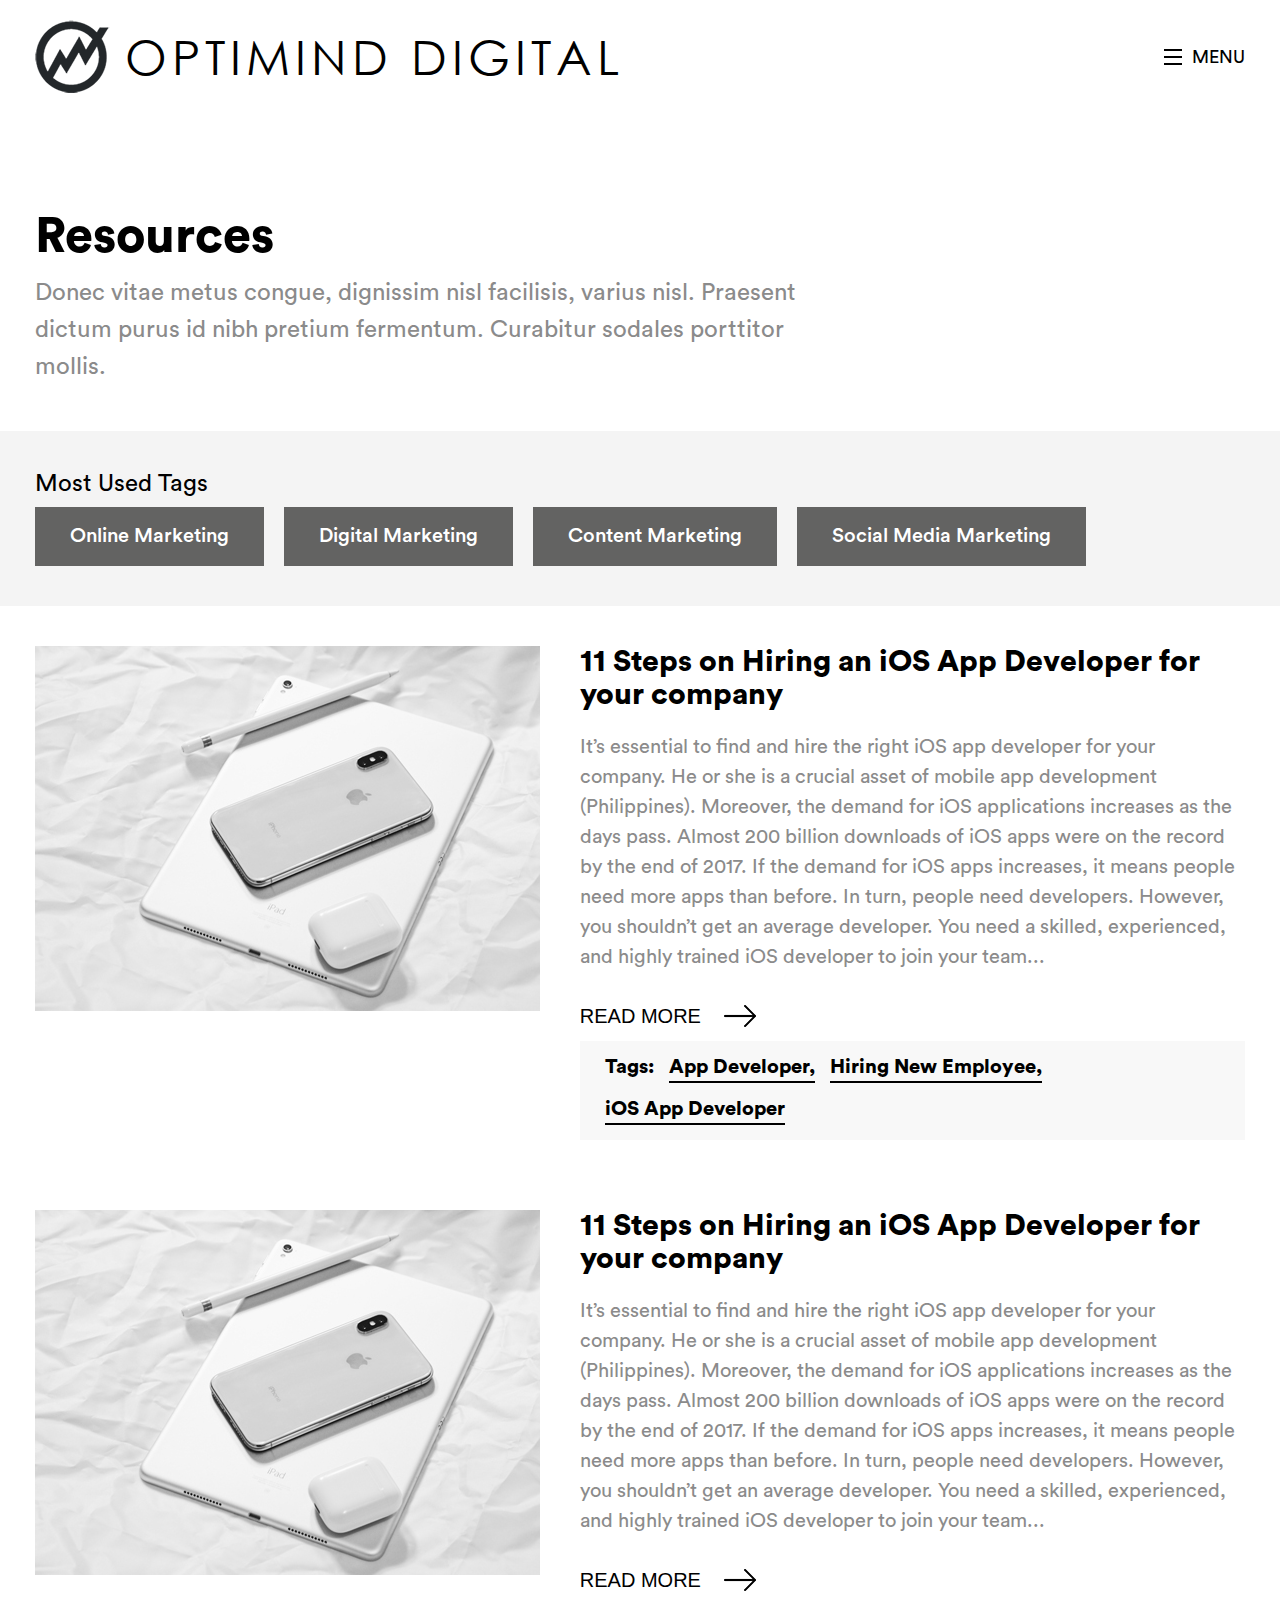
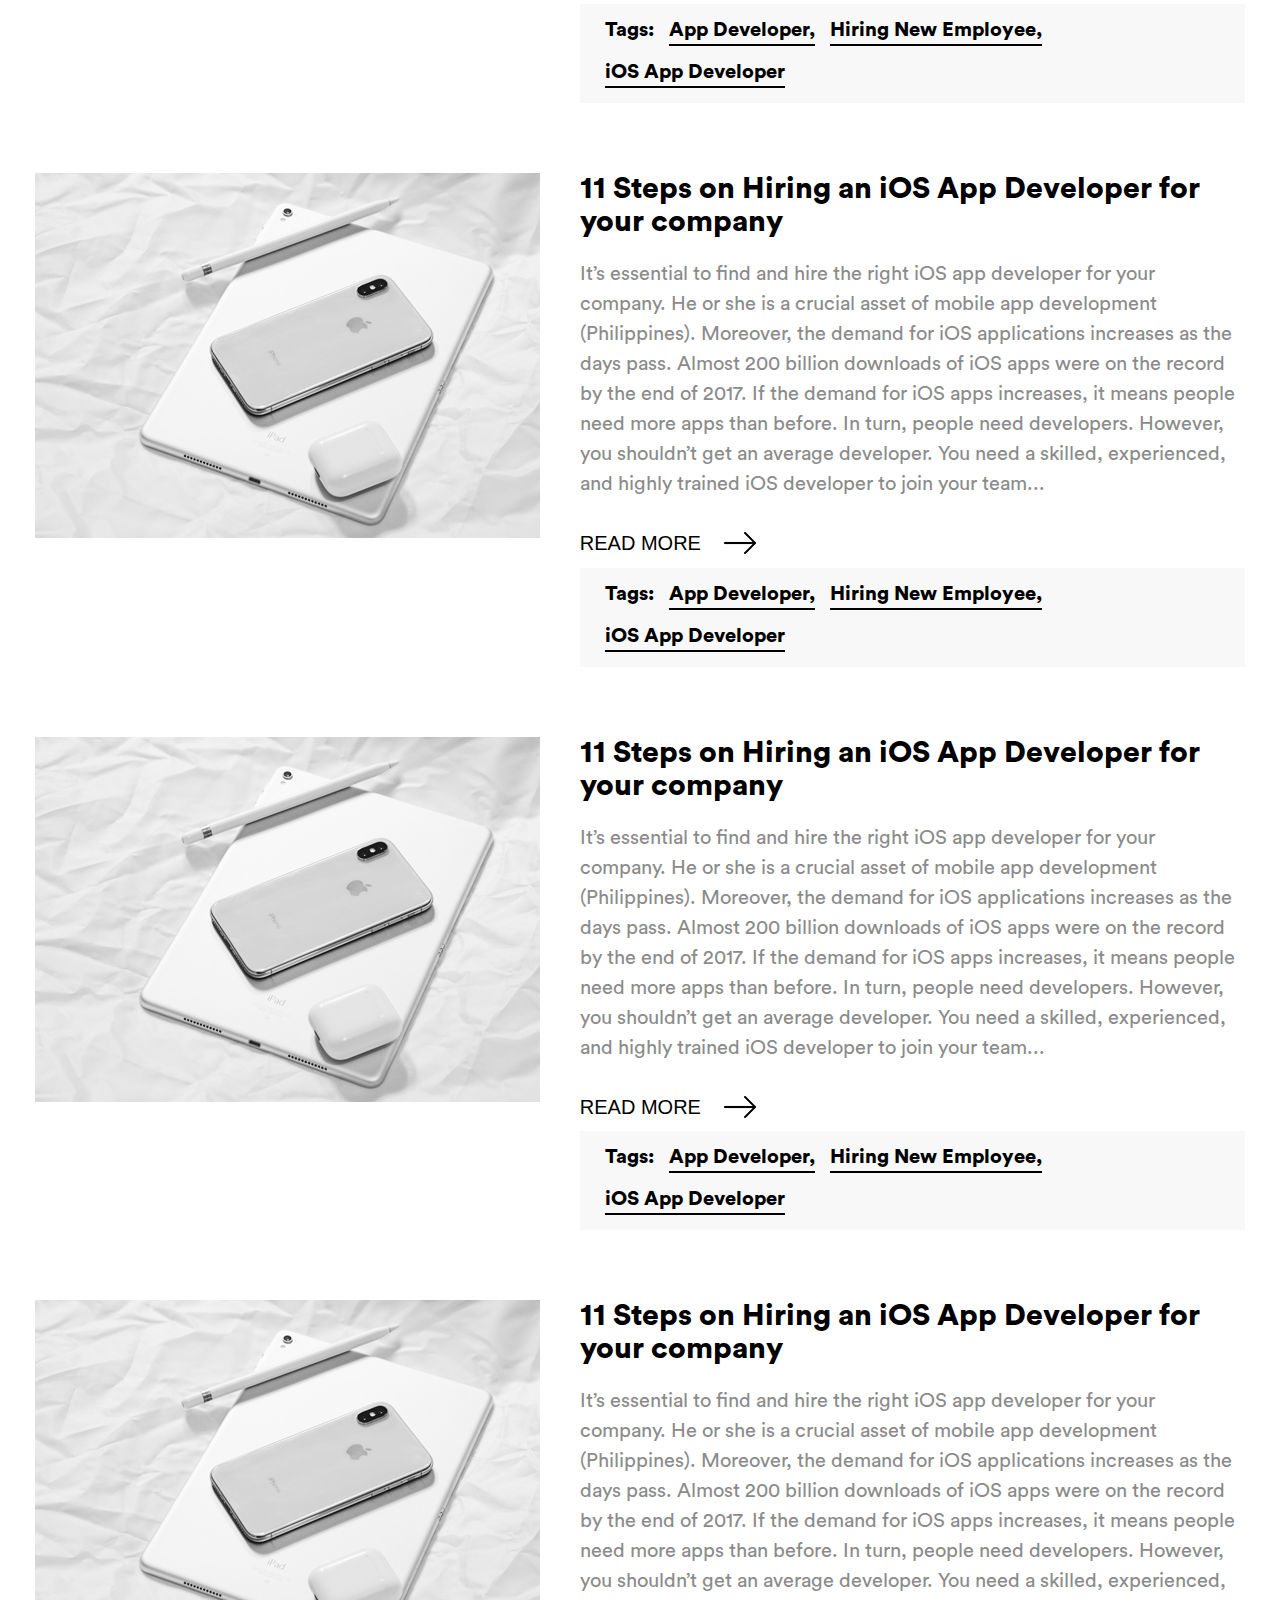
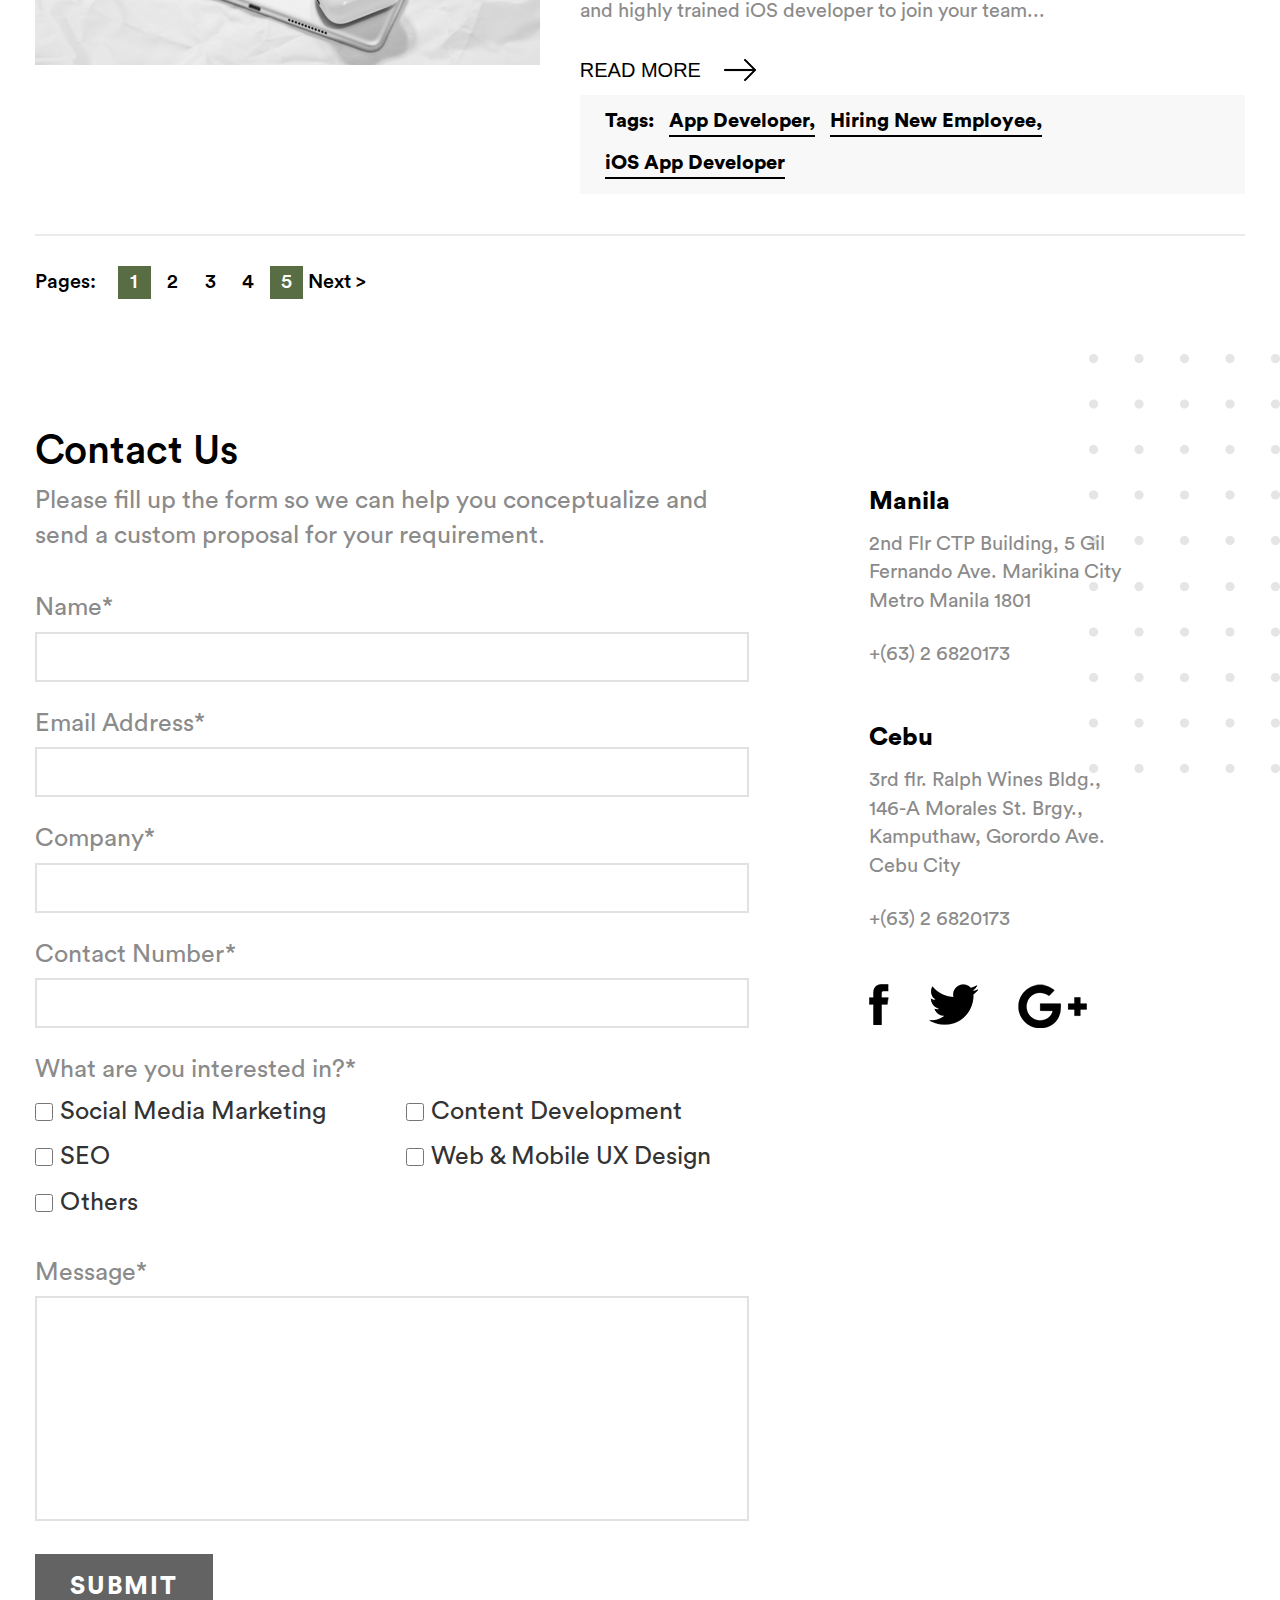
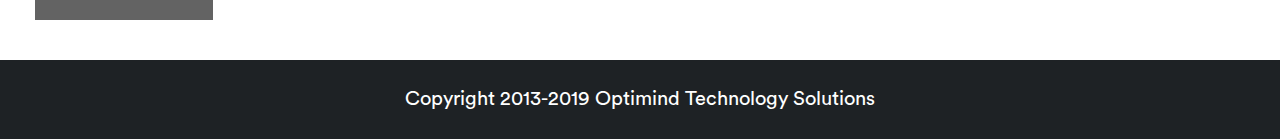
==== blogs.html @ f38125d2 "First Commit" ====
<!doctype html>
<!--[if lt IE 7]>      <html class="no-js lt-ie9 lt-ie8 lt-ie7" lang=""> <![endif]-->
<!--[if IE 7]>         <html class="no-js lt-ie9 lt-ie8" lang=""> <![endif]-->
<!--[if IE 8]>         <html class="no-js lt-ie9" lang=""> <![endif]-->
<!--[if gt IE 8]><!-->
<html class="no-js" lang="">
<!--<![endif]-->

<head>
  <meta charset="utf-8">
  <meta http-equiv="X-UA-Compatible" content="IE=edge,chrome=1">
  <title>Title</title>
  <meta name="description" content="">
  <meta name="viewport" content="width=device-width, initial-scale=1">

  <link rel="stylesheet" href="css/bootstrap.min.css">
  <link href='https://fonts.googleapis.com/css?family=Lato:400,100,300,700,900' rel='stylesheet' type='text/css'>
  <link rel="stylesheet" href="css/font-awesome.min.css">
  <link rel="stylesheet" href="css/main.css">
  <link rel="stylesheet" href="css/responsive.css">
</head>

<body>
  <div class="homepage">
      <header class="black-header">
        <div class="wrapper">
          <div class="nav-hldr">
            <div class="left">
              <aside>
                <a href=""><img src="images/logo.png" class="home-logo"></a>
                <a href=""><img src="images/logo-black.png" class="active-state"></a>
              </aside>
              <h3>Optimind Digital</h3>
            </div>

            <div class="right">
              <div class="hldr-brgr">
                <div class="burger">
                  <span></span>
                  <span></span>
                  <span></span>
                </div>
                <span class="menu-trig">Menu</span>
              </div>
            </div>
          </div>
        </div>
      </header>
      <nav class="nav">
              <ul class="pad-0 listn">
                <li>
                  <a href="">About Us</a>
                </li>
                <li>
                  <a href="">Works</a>
                </li>
                <li>
                  <a href="">Social Media Marketing</a>
                </li>
                <li>
                  <a href="">Content Development</a>
                </li>
                <li>
                  <a href="">Search Marketing</a>
                </li>
                <li>
                  <a href="">Web &amp; Mobile UX Design</a>
                </li>
                <li>
                  <a href="">Resources</a>
                </li>
                <li>
                  <a href="">Contact Us</a>
                </li>
              </ul>
      </nav>


      <div class="home">
        <!-- Start of Banner -->
        <section class="banners white-banner">
          <div class="wrapper">
            <div class="hldr">
              <h2>Resources</h2>
              <p>Donec vitae metus congue, dignissim nisl facilisis, varius nisl. Praesent dictum purus id nibh pretium fermentum. Curabitur sodales porttitor mollis.</p>
            </div>
          </div>

          <div class="btm">
            <div class="wrapper">
              <div class="hldr">
                <h4>Most Used Tags</h4>

                <ul class="pad-0 listn">
                  <li>
                    <a href="">Online Marketing</a>
                  </li>
                  <li>
                    <a href="">Digital Marketing</a>
                  </li>
                  <li>
                    <a href="">Content Marketing</a>
                  </li>
                  <li>
                    <a href="">Social Media Marketing</a>
                  </li>
                </ul>

              </div>
            </div>
          </div>

        </section>
        <!-- Eof Start of Banner -->


        <!-- Start of Blog List -->
        <section class="blog-list">
          <div class="wrapper">
            <div class="hldr">
              <ul class="pad-0 listn mainlist">
                <li>
                  <div class="parent">
                    <aside>
                      <img src="images/11.jpg">
                    </aside>
                    <article>
                      <h4>11 Steps on Hiring an iOS App Developer for your company</h4>
                      <p>It’s essential to find and hire the right iOS app developer for your company. He or she is a crucial asset of mobile app development (Philippines). Moreover, the demand for iOS applications increases as the days pass. Almost 200 billion downloads of iOS apps were on the record by the end of 2017. If the demand for iOS apps increases, it means people need more apps than before. In turn, people need developers. However, you shouldn’t get an average developer. You need a skilled, experienced, and highly trained iOS developer to join your team... </p>

                      <div class="arrw-hldr">
                        <a href="">Read More <img src="images/arrow-right-black.png"></a>
                      </div>

                      <div class="tag">
                        <ul class="pad-0 listn">
                          <li>
                            <h5>Tags:</h5>
                          </li>
                          <li>
                            <h5><a href="">App Developer,</a></h5>
                          </li>
                          <li>
                            <h5><a href="">Hiring New Employee,</a></h5>
                          </li>
                          <li>
                            <h5><a href="">iOS App Developer</a></h5>
                          </li>
                        </ul>
                      </div>

                    </article>
                  </div>
                </li>

                <li>
                  <div class="parent">
                    <aside>
                      <img src="images/11.jpg">
                    </aside>
                    <article>
                      <h4>11 Steps on Hiring an iOS App Developer for your company</h4>
                      <p>It’s essential to find and hire the right iOS app developer for your company. He or she is a crucial asset of mobile app development (Philippines). Moreover, the demand for iOS applications increases as the days pass. Almost 200 billion downloads of iOS apps were on the record by the end of 2017. If the demand for iOS apps increases, it means people need more apps than before. In turn, people need developers. However, you shouldn’t get an average developer. You need a skilled, experienced, and highly trained iOS developer to join your team... </p>

                      <div class="arrw-hldr">
                        <a href="">Read More <img src="images/arrow-right-black.png"></a>
                      </div>

                      <div class="tag">
                        <ul class="pad-0 listn">
                          <li>
                            <h5>Tags:</h5>
                          </li>
                          <li>
                            <h5><a href="">App Developer,</a></h5>
                          </li>
                          <li>
                            <h5><a href="">Hiring New Employee,</a></h5>
                          </li>
                          <li>
                            <h5><a href="">iOS App Developer</a></h5>
                          </li>
                        </ul>
                      </div>

                    </article>
                  </div>
                </li>

                <li>
                  <div class="parent">
                    <aside>
                      <img src="images/11.jpg">
                    </aside>
                    <article>
                      <h4>11 Steps on Hiring an iOS App Developer for your company</h4>
                      <p>It’s essential to find and hire the right iOS app developer for your company. He or she is a crucial asset of mobile app development (Philippines). Moreover, the demand for iOS applications increases as the days pass. Almost 200 billion downloads of iOS apps were on the record by the end of 2017. If the demand for iOS apps increases, it means people need more apps than before. In turn, people need developers. However, you shouldn’t get an average developer. You need a skilled, experienced, and highly trained iOS developer to join your team... </p>

                      <div class="arrw-hldr">
                        <a href="">Read More <img src="images/arrow-right-black.png"></a>
                      </div>

                      <div class="tag">
                        <ul class="pad-0 listn">
                          <li>
                            <h5>Tags:</h5>
                          </li>
                          <li>
                            <h5><a href="">App Developer,</a></h5>
                          </li>
                          <li>
                            <h5><a href="">Hiring New Employee,</a></h5>
                          </li>
                          <li>
                            <h5><a href="">iOS App Developer</a></h5>
                          </li>
                        </ul>
                      </div>

                    </article>
                  </div>
                </li>

                <li>
                  <div class="parent">
                    <aside>
                      <img src="images/11.jpg">
                    </aside>
                    <article>
                      <h4>11 Steps on Hiring an iOS App Developer for your company</h4>
                      <p>It’s essential to find and hire the right iOS app developer for your company. He or she is a crucial asset of mobile app development (Philippines). Moreover, the demand for iOS applications increases as the days pass. Almost 200 billion downloads of iOS apps were on the record by the end of 2017. If the demand for iOS apps increases, it means people need more apps than before. In turn, people need developers. However, you shouldn’t get an average developer. You need a skilled, experienced, and highly trained iOS developer to join your team... </p>

                      <div class="arrw-hldr">
                        <a href="">Read More <img src="images/arrow-right-black.png"></a>
                      </div>

                      <div class="tag">
                        <ul class="pad-0 listn">
                          <li>
                            <h5>Tags:</h5>
                          </li>
                          <li>
                            <h5><a href="">App Developer,</a></h5>
                          </li>
                          <li>
                            <h5><a href="">Hiring New Employee,</a></h5>
                          </li>
                          <li>
                            <h5><a href="">iOS App Developer</a></h5>
                          </li>
                        </ul>
                      </div>

                    </article>
                  </div>
                </li>

                <li>
                  <div class="parent">
                    <aside>
                      <img src="images/11.jpg">
                    </aside>
                    <article>
                      <h4>11 Steps on Hiring an iOS App Developer for your company</h4>
                      <p>It’s essential to find and hire the right iOS app developer for your company. He or she is a crucial asset of mobile app development (Philippines). Moreover, the demand for iOS applications increases as the days pass. Almost 200 billion downloads of iOS apps were on the record by the end of 2017. If the demand for iOS apps increases, it means people need more apps than before. In turn, people need developers. However, you shouldn’t get an average developer. You need a skilled, experienced, and highly trained iOS developer to join your team... </p>

                      <div class="arrw-hldr">
                        <a href="">Read More <img src="images/arrow-right-black.png"></a>
                      </div>

                      <div class="tag">
                        <ul class="pad-0 listn">
                          <li>
                            <h5>Tags:</h5>
                          </li>
                          <li>
                            <h5><a href="">App Developer,</a></h5>
                          </li>
                          <li>
                            <h5><a href="">Hiring New Employee,</a></h5>
                          </li>
                          <li>
                            <h5><a href="">iOS App Developer</a></h5>
                          </li>
                        </ul>
                      </div>

                    </article>
                  </div>
                </li>
              </ul>
            </div>

            <div class="pagination">
              <ul class="pad-0 listn">
                <li>
                  <h5>Pages:</h5>
                </li>
                <li class="active">
                  <a href="">1</a>
                </li>
                <li>
                  <a href="">2</a>
                </li>
                <li>
                  <a href="">3</a>
                </li>
                <li>
                  <a href="">4</a>
                </li>
                <li class="active">
                  <a href="">5</a>
                </li>
                <li>
                  <a href="">Next ></a>
                </li>
              </ul>
            </div>

          </div>
        </section>
        <!-- End of Blog List -->

       

        

      </div>

      <footer>
        <div class="top">
          <div class="wrapper">
            <h3>Contact Us</h3>
            <div class="hldr">
              <article>
                <p>Please fill up the form so we can help you conceptualize and send a custom proposal for your requirement.</p>

                <ul class="pad-0 listn mainlist">
                  <li>
                    <h5>Name<span>*</span></h5>
                    <input type="text">
                  </li>
                  <li>
                    <h5>Email Address<span>*</span></h5>
                    <input type="text">
                  </li>
                  <li>
                    <h5>Company<span>*</span></h5>
                    <input type="text">
                  </li>
                  <li>
                    <h5>Contact Number<span>*</span></h5>
                    <input type="text">
                  </li>
                  <li>
                    <h5>What are you interested in?<span>*</span></h5>
                    <ul class="pad-0 listn">
                      <li>
                        <label><input type="checkbox">Social Media Marketing</label>
                      </li>
                      <li>
                        <label><input type="checkbox">Content Development</label>
                      </li>
                      <li>
                        <label><input type="checkbox">SEO</label>
                      </li>
                      <li>
                        <label><input type="checkbox">Web &amp; Mobile UX Design</label>
                      </li>
                      <li>
                        <label><input type="checkbox">Others</label>
                      </li>
                    </ul>
                  </li>
                  <li>
                    <h5>Message<span>*</span></h5>
                    <textarea rows="10" cols="10"></textarea>
                  </li>
                  <li>
                    <input type="submit">
                  </li>
                </ul>

              </article>
              <aside>
                <ul class="pad-0 listn mainlist">
                  <li>
                    <h5>Manila</h5>
                    <p>2nd Flr CTP Building, 5 Gil Fernando Ave. Marikina City Metro Manila 1801 </p>
                    <p>+(63) 2 6820173</p>
                  </li>
                  <li>
                    <h5>Cebu</h5>
                    <p>3rd flr. Ralph Wines Bldg., 146-A Morales St. Brgy., Kamputhaw, Gorordo Ave. Cebu City </p>
                    <p>+(63) 2 6820173</p>
                  </li>
                </ul>

                <ul class="social-list pad-0 listn">
                  <li>
                    <a href=""><img src="images/facebook.png"></a>
                  </li>
                  <li>
                    <a href=""><img src="images/twitter.png"></a>
                  </li>
                  <li>
                    <a href=""><img src="images/gplus.png"></a>
                  </li>
                </ul>
              </aside>
            </div>
          </div>
        </div>

        <div class="btm">
          <div class="pagewrapper">
            <div class="hldr">
              <p>Copyright 2013-2019 Optimind Technology Solutions</p>
            </div>
          </div>
        </div>
        
      </footer>

  </div>
  <script src="js/vendor/jquery-v3.2.1.min.js"></script>
  <script src="js/vendor/bootstrap.min.js"></script>
  <script src="js/main.js"></script>
  <script type="text/javascript">
    $(function(){
      var x = $('header').outerHeight() + 20;

      $(window).on('scroll', function(){
        var scrolled = $(window).scrollTop();

        if(scrolled > x) {
          $('header').addClass("active");
        } else {
          $('header').removeClass("active");
        }

      });

      $('.hldr-brgr').on('click', function(){
        $(this).toggleClass("active");
        $('nav.nav').toggleClass("active");
        $('body').toggleClass("active");
        $('header.black-header').toggleClass("us-active");
      });

      var menulist = $('.nav > ul li');
      
      for (i = 0; i < menulist.length; i++){
        $(menulist[i]).css("animation-delay",  (i / 3) + "s");
      }

      $('.toplay video').each(function(index){
        errgo($(this),index);
      });

      function errgo(classname,i){
        console.log({ index: i})
        var el = classname;
        /*console.log(el);*/
        var headerH = $('header').outerHeight();
        
        var x = $(el).offset().top;

        var ex = x + $(el).outerHeight();
        console.log(ex);

        /*var vid = document.getElementById("myVideo");*/
        var vids = document.getElementById('myVideo' + i);
        
        $(window).on('scroll', function(){
          var scrolled = $(window).scrollTop() + $('header').outerHeight();

          if( scrolled > x){
            $(el).addClass('trigger');

            if( $(el).hasClass('trigger') ) {
              vids.play();
            }
          }

          if (scrolled > ex)  {
            vids.pause();
          }

          if (scrolled < x) {
            vids.pause();
          }



      });



      
      

      
      /*var opti = $('header .nav-hldr .left h3').text();
      

      var optix = opti.split("");

      for(i = 0; i < optix.length; i++){
        $( optix[i] ).css("animation-delay", (i / 4) + 's');
      }*/

      }
      
      

    });

  </script>
</body>

</html>
---- css/main.css ----
/* Web Fonts & Fonts */
@font-face {
  font-family: 'Circular Std Book';
  src: local("Circular Std Book"), url("../fonts/CircularStd-Book.woff") format("woff");
  font-style: normal;
  font-weight: normal; }
@font-face {
  font-family: 'Circular Std Black';
  src: local("Circular Std Black"), url("../fonts/CircularStd-Black.woff") format("woff");
  font-style: normal;
  font-weight: normal; }
@font-face {
  font-family: 'Circular Std Medium';
  src: local("Circular Std Medium"), url("../fonts/CircularStd-Medium.woff") format("woff");
  font-style: normal;
  font-weight: normal; }
@font-face {
  font-family: 'CenturyGothic';
  src: url("../fonts/CenturyGothic.eot?#iefix") format("embedded-opentype"), url("../fonts/CenturyGothic.woff") format("woff"), url("../fonts/CenturyGothic.ttf") format("truetype"), url("../fonts/CenturyGothic.svg#CenturyGothic") format("svg");
  font-weight: normal;
  font-style: normal; }
/* Reset */
* {
  outline: none;
  box-sizing: border-box;
  -webkit-overflow-scrolling: touch; }

a {
  text-decoration: none;
  cursor: pointer; }

body, html, h1, h2, h3, h4, h5, h6, p, header, footer, div, article, section, aside {
  padding: 0;
  margin: 0;
  position: relative; }

body, html {
  height: 100%; }

input, select, textarea, button {
  outline: 0;
  border: 0;
  appearance: none;
  -webkit-appearance: none;
  -moz-appearance: none;
  -o-appearance: none; }

/* Common Classes */
.wid100 {
  width: 100%;
  float: left; }

.fleft {
  float: left; }

.fright {
  float: right; }

.listn {
  list-style: none;
  margin: 0;
  padding: 0; }

.defimg, img {
  width: 100%;
  height: auto; }

.defimg2 {
  width: auto;
  height: auto; }

.coverimg {
  width: 100%;
  height: 100%;
  object-fit: cover; }

.containimg {
  width: 100%;
  height: 100%;
  object-fit: contain; }

.pagewrapper {
  width: 100%;
  margin: 0 auto;
  max-width: 1366px;
  padding: 0 25px; }

.pagewrapper2 {
  width: 100%;
  margin: 0 auto;
  max-width: 990px; }

.close {
  width: 35px;
  height: 35px;
  background: url(../images/iconset1.png) no-repeat right -35px;
  position: absolute;
  right: 10px;
  top: 10px; }

.flex, header .nav-hldr, header .nav-hldr .left, header .nav-hldr .right, header .nav-hldr .right .hldr-brgr, header.black-header .nav-hldr .right, .banners .hldr .btm-list > ul, .banners.white-banner .btm .hldr ul, .blog-list .hldr .mainlist > li .parent, .blog-list .hldr .mainlist > li .parent article .tag ul, .whatwedo .hldr ul, footer .top .hldr, footer .top .hldr article .mainlist > li > ul, footer .top .hldr aside .social-list, .pagination ul, .pagination ul li {
  display: -webkit-box;
  display: -moz-box;
  display: -ms-flexbox;
  display: -webkit-flex;
  display: flex;
  -webkit-flex-flow: row wrap;
  justify-content: flex-start;
  flex-wrap: wrap; }

/* Colors & Fonts */
/* Colors */
.fblack {
  font-family: "Circular Std Black", Arial, sans-serif; }

.wrapper {
  max-width: 94.56%;
  width: 100%;
  margin: 0 auto; }

header {
  position: absolute;
  top: 0;
  width: 100%;
  padding-top: 20px;
  left: 0;
  z-index: 5;
  padding-bottom: 20px; }
  header .nav-hldr {
    justify-content: space-between;
    z-index: 24; }
    header .nav-hldr .left {
      align-items: center; }
      header .nav-hldr .left aside {
        max-width: 75px;
        height: 73px;
        position: relative; }
        header .nav-hldr .left aside img {
          width: 100%;
          height: 100%; }
        header .nav-hldr .left aside .active-state {
          display: none; }
      header .nav-hldr .left aside::after {
        position: absolute;
        content: '';
        height: 0;
        bottom: 0;
        left: 0;
        width: 100%;
        height: 0;
        background: #fff; }
      header .nav-hldr .left h3 {
        padding-left: 15px;
        font-family: "CenturyGothic", Arial, sans-serif;
        font-size: 48px;
        color: #fff;
        text-transform: uppercase;
        letter-spacing: 5px;
        position: relative; }
      header .nav-hldr .left h3::after {
        content: '';
        position: absolute;
        left: 0;
        width: 0;
        top: 0;
        height: 100%;
        background: #fff; }
    header .nav-hldr .right {
      align-items: center; }
      header .nav-hldr .right .hldr-brgr {
        align-items: center;
        cursor: pointer; }
      header .nav-hldr .right .burger {
        padding-right: 10px; }
        header .nav-hldr .right .burger span {
          width: 18px;
          height: 2px;
          background: #fff;
          display: block;
          margin-bottom: 5px;
          transform: translate(0, 0);
          transition: 0.5s ease-in-out; }
        header .nav-hldr .right .burger span:last-of-type {
          margin-bottom: 0px; }
        header .nav-hldr .right .burger span:nth-of-type(2) {
          transform: translate(0px, 0);
          opacity: 1;
          transition: transform .5s ease-in-out, opacity 0.5s; }
      header .nav-hldr .right span {
        font-family: "Circular Std Book", Arial, sans-serif;
        font-size: 18px;
        color: #fff;
        text-transform: uppercase;
        line-height: 18px; }
      header .nav-hldr .right .hldr-brgr.active .burger span:nth-of-type(1) {
        transform: translate(0px, 7px) rotate(-45deg); }
      header .nav-hldr .right .hldr-brgr.active .burger span:nth-of-type(2) {
        transform: translate(-30px, 0);
        opacity: 0; }
      header .nav-hldr .right .hldr-brgr.active .burger span:nth-of-type(3) {
        transform: translate(0, -7px) rotate(45deg); }

/* body.active { padding-right: 17px; overflow-y: hidden;} */
.nav {
  position: fixed;
  right: 0;
  top: 0;
  width: 295px;
  padding: 140px 2.72% 40px;
  height: 100%;
  background-image: url(../images/banner-home.jpg);
  background-size: cover;
  z-index: 2;
  transform: translate(100%, 0);
  transition: transform 0.5s ease-in-out; }
  .nav > ul li {
    text-align: right;
    margin-bottom: 25px;
    transform: translate(100%, 0);
    opacity: 0; }
    .nav > ul li a {
      font-family: "Circular Std Book", Arial, sans-serif;
      font-size: 25px;
      color: #fff;
      text-decoration: none; }

.nav.active {
  transform: translate(0, 0); }
  .nav.active > ul > li {
    animation: slide-left .8s ease-in-out forwards; }

header.active {
  position: fixed;
  background: #fff;
  animation: full-slide-down .5s ease-in-out forwards; }
  header.active .nav-hldr .left h3 {
    color: #000; }
  header.active .nav-hldr .left aside .home-logo {
    display: none; }
  header.active .nav-hldr .left aside .active-state {
    display: block; }
  header.active .nav-hldr .left aside::after {
    animation: reveal-logo 1s ease-in-out forwards;
    animation-delay: 0.3s;
    height: 100%; }
  header.active .nav-hldr .right .burger span {
    background: #000; }
  header.active .nav-hldr .right .menu-trig {
    color: #000; }

header.black-header .nav-hldr .left h3 {
  padding-left: 15px;
  font-family: "CenturyGothic", Arial, sans-serif;
  font-size: 48px;
  color: #000;
  text-transform: uppercase;
  letter-spacing: 5px;
  transition: 0.5s ease-in-out; }
header.black-header .nav-hldr .left .home-logo {
  display: none; }
header.black-header .nav-hldr .left .active-state {
  display: block; }
header.black-header .nav-hldr .right {
  align-items: center;
  cursor: pointer; }
  header.black-header .nav-hldr .right .burger {
    padding-right: 10px; }
    header.black-header .nav-hldr .right .burger span {
      width: 18px;
      height: 2px;
      background: #000;
      display: block;
      margin-bottom: 5px; }
    header.black-header .nav-hldr .right .burger span:last-of-type {
      margin-bottom: 0px; }
  header.black-header .nav-hldr .right span {
    font-family: "Circular Std Book", Arial, sans-serif;
    font-size: 18px;
    color: #000;
    text-transform: uppercase;
    line-height: 18px; }
header.black-header .nav-hldr .hldr-brgr.active .burger span {
  background: #fff; }
header.black-header .nav-hldr .hldr-brgr.active .menu-trig {
  color: #fff; }

.black-header.active .nav-hldr .right .hldr-brgr .burger span {
  background: #000; }
.black-header.active .nav-hldr .right .hldr-brgr .menu-trig {
  color: #000; }

.banners {
  background: url(../images/banner-home.jpg) no-repeat;
  background-size: cover; }
  .banners .hldr {
    padding: 210px 0px 100px; }
    .banners .hldr h2 {
      font-family: "Circular Std Book", Arial, sans-serif;
      color: #d3d3d3;
      font-size: 60px; }
      .banners .hldr h2 span {
        color: #fff; }
    .banners .hldr .btm-list {
      margin-top: 100px; }
      .banners .hldr .btm-list h4 {
        font-family: "Circular Std Book", Arial, sans-serif;
        color: #fff;
        font-size: 24px;
        margin-bottom: 20px; }
      .banners .hldr .btm-list > ul > li {
        padding-right: 15px;
        margin-bottom: 15px; }
        .banners .hldr .btm-list > ul > li a {
          font-family: "Circular Std Medium", Arial, sans-serif;
          font-size: 20px;
          display: inline-block;
          color: #fff;
          text-decoration: none;
          padding: 15px 25px;
          background: #636362; }
      .banners .hldr .btm-list > ul > li:last-child {
        padding-right: 0px; }

.banners.white-banner {
  background: #fff; }
  .banners.white-banner .hldr {
    padding: 210px 0px 45px;
    max-width: 67%;
    width: 100%; }
    .banners.white-banner .hldr h2 {
      font-family: "Circular Std Black", Arial, sans-serif;
      color: #000;
      font-size: 60px;
      margin-bottom: 10px; }
    .banners.white-banner .hldr p {
      font-family: "Circular Std Book", Arial, sans-serif;
      font-size: 24px;
      color: #8b8b8b;
      line-height: 37px; }
    .banners.white-banner .hldr .btm-list {
      margin-top: 40px; }
  .banners.white-banner .btm {
    padding: 40px 0px 25px;
    background: #f4f4f4; }
    .banners.white-banner .btm .hldr {
      padding: 0px;
      max-width: 100%; }
      .banners.white-banner .btm .hldr h4 {
        font-family: "Circular Std Book", Arial, sans-serif;
        font-size: 24px;
        color: #000;
        margin-bottom: 10px; }
      .banners.white-banner .btm .hldr ul {
        padding: 0px;
        margin: 0px; }
        .banners.white-banner .btm .hldr ul > li {
          padding-right: 20px;
          margin-bottom: 15px; }
          .banners.white-banner .btm .hldr ul > li > a {
            font-family: "Circular Std Medium", Arial, sans-serif;
            font-size: 20px;
            color: #fff;
            padding: 15px 35px;
            background: #636362;
            display: inline-block;
            text-decoration: none; }
        .banners.white-banner .btm .hldr ul > li:last-child {
          padding-right: 0px; }

.blog-list {
  padding: 40px 0px 0px; }
  .blog-list .hldr .mainlist {
    padding-bottom: 40px;
    border-bottom: 2px solid #ebebeb; }
    .blog-list .hldr .mainlist > li {
      margin-bottom: 70px; }
      .blog-list .hldr .mainlist > li .parent aside {
        width: 505px;
        height: 365px; }
        .blog-list .hldr .mainlist > li .parent aside img {
          height: 100%;
          object-fit: cover; }
      .blog-list .hldr .mainlist > li .parent article {
        width: calc(100% - 505px);
        padding-left: 40px; }
        .blog-list .hldr .mainlist > li .parent article h4 {
          font-family: "Circular Std Black", Arial, sans-serif;
          font-size: 30px;
          color: #000;
          margin-bottom: 20px; }
        .blog-list .hldr .mainlist > li .parent article p {
          font-size: 20px;
          color: #8b8b8b;
          font-family: "Circular Std Book", Arial, sans-serif;
          line-height: 30px; }
        .blog-list .hldr .mainlist > li .parent article .arrw-hldr {
          margin-top: 30px; }
          .blog-list .hldr .mainlist > li .parent article .arrw-hldr a {
            color: #000;
            font-size: 20px; }
        .blog-list .hldr .mainlist > li .parent article .tag {
          padding: 15px 25px 0px;
          background: #f8f8f8;
          margin-top: 10px; }
          .blog-list .hldr .mainlist > li .parent article .tag ul li {
            padding-right: 15px;
            margin-bottom: 15px; }
            .blog-list .hldr .mainlist > li .parent article .tag ul li h5 {
              font-family: "Circular Std Black", Arial, sans-serif;
              font-size: 20px;
              color: #000; }
              .blog-list .hldr .mainlist > li .parent article .tag ul li h5 a {
                color: #000;
                border-bottom: 2px solid #000;
                padding-bottom: 3px;
                display: inline-block;
                text-decoration: none; }
          .blog-list .hldr .mainlist > li .parent article .tag ul li:last-child {
            padding-right: 0px; }
    .blog-list .hldr .mainlist > li:last-child {
      margin-bottom: 0px; }

.whatwedo {
  padding: 40px 0px; }
  .whatwedo .hldr h5 {
    font-family: "Circular Std Medium", Arial, sans-serif;
    font-size: 24px;
    color: #000;
    padding-bottom: 15px;
    display: inline-block;
    border-bottom: 7px solid #586d44;
    margin-bottom: 35px; }
  .whatwedo .hldr ul {
    justify-content: space-between; }
    .whatwedo .hldr ul > li {
      width: 48%;
      margin-bottom: 70px; }
      .whatwedo .hldr ul > li h4 {
        font-family: "Circular Std Black", Arial, sans-serif;
        font-size: 30px;
        color: #000;
        margin-bottom: 15px; }
      .whatwedo .hldr ul > li p {
        font-family: "Circular Std Book", Arial, sans-serif;
        font-size: 20px;
        color: #8b8b8b; }
      .whatwedo .hldr ul > li .arrw-hldr {
        margin-top: 20px; }
        .whatwedo .hldr ul > li .arrw-hldr a {
          color: #000;
          font-size: 20px; }
    .whatwedo .hldr ul > li:nth-last-child(2), .whatwedo .hldr ul > li:last-child {
      margin-bottom: 0px; }

.sample-works {
  padding: 40px 0px; }
  .sample-works .hldr h5 {
    font-family: "Circular Std Medium", Arial, sans-serif;
    font-size: 24px;
    color: #000;
    padding-bottom: 15px;
    display: inline-block;
    border-bottom: 7px solid #586d44;
    margin-bottom: 35px; }
  .sample-works .hldr h4 {
    font-family: "Circular Std Book", Arial, sans-serif;
    font-size: 20px;
    color: #000;
    margin-bottom: 15px; }
  .sample-works .hldr .item-hldr.video-item {
    height: 685px; }
  .sample-works .hldr .item-hldr {
    margin-bottom: 60px; }
    .sample-works .hldr .item-hldr iframe, .sample-works .hldr .item-hldr video {
      height: 100%;
      width: 100%; }
    .sample-works .hldr .item-hldr img {
      width: 100%; }
  .sample-works .hldr .slider-hldr {
    padding: 30px 50px;
    background: #272a2d; }
  .sample-works .hldr .strat .owl-nav {
    position: absolute;
    top: 0;
    width: 100%;
    height: 100%;
    margin: 0px;
    padding: 0px; }
    .sample-works .hldr .strat .owl-nav > div {
      width: 56px;
      height: 88px;
      margin: 0px;
      padding: 0px;
      position: absolute;
      text-indent: -9999px;
      overflow: hidden;
      top: 50%;
      transform: translate(0, -50%); }
    .sample-works .hldr .strat .owl-nav .owl-prev {
      left: -15px;
      background: url(../images/whitebig-arrow-left.png) no-repeat; }
    .sample-works .hldr .strat .owl-nav .owl-next {
      right: -15px;
      background: url(../images/whitebig-arrow-right.png) no-repeat; }
  .sample-works .hldr .strat .owl-dots {
    display: none; }

footer .top {
  padding: 95px 0px 40px;
  background: url(../images/dots.png) no-repeat #fff;
  background-position: top 20px right; }
  footer .top h3 {
    font-family: "Circular Std Medium", Arial, sans-serif;
    font-size: 48px;
    color: #000;
    margin-bottom: 10px; }
  footer .top .hldr article {
    width: 59%; }
    footer .top .hldr article p {
      font-family: "Circular Std Book", Arial, sans-serif;
      font-size: 25px;
      color: #8b8b8b; }
    footer .top .hldr article .mainlist {
      margin-top: 40px; }
      footer .top .hldr article .mainlist > li {
        margin-bottom: 28px; }
        footer .top .hldr article .mainlist > li h5 {
          font-family: "Circular Std Book", Arial, sans-serif;
          font-size: 25px;
          color: #8b8b8b;
          margin-bottom: 10px; }
        footer .top .hldr article .mainlist > li input[type="text"], footer .top .hldr article .mainlist > li input[type="email"] {
          width: 100%;
          height: 50px;
          border: 2px solid #e1e1e1;
          padding: 0px 15px;
          font-family: "Circular Std Book", Arial, sans-serif;
          font-size: 25px; }
        footer .top .hldr article .mainlist > li > ul {
          justify-content: space-between; }
          footer .top .hldr article .mainlist > li > ul > li {
            width: 48%;
            margin-bottom: 10px; }
            footer .top .hldr article .mainlist > li > ul > li input[type="checkbox"] {
              -webkit-appearance: checkbox;
              position: absolute;
              left: 0;
              top: 50%;
              transform: translate(0, -50%);
              margin: 0px;
              height: 18px;
              width: 18px; }
            footer .top .hldr article .mainlist > li > ul > li label {
              font-family: "Circular Std Book", Arial, sans-serif;
              font-size: 25px;
              position: relative;
              padding-left: 25px;
              font-weight: 300;
              margin-bottom: 0px; }
        footer .top .hldr article .mainlist > li textarea {
          width: 100%;
          height: 225px;
          resize: none;
          overflow-y: auto;
          border: 2px solid #e1e1e1;
          padding: 15px;
          font-family: "Circular Std Book", Arial, sans-serif;
          font-size: 25px; }
        footer .top .hldr article .mainlist > li input[type="submit"] {
          padding: 15px 35px;
          background: #636363;
          font-size: 25px;
          font-family: "Circular Std Black", Arial, sans-serif;
          text-transform: uppercase;
          color: #fff;
          letter-spacing: 2px; }
      footer .top .hldr article .mainlist > li:last-child {
        margin-bottom: 0px; }
  footer .top .hldr aside {
    width: 41%;
    padding-left: 9.9%;
    padding-right: 8.59%; }
    footer .top .hldr aside .mainlist li {
      margin-bottom: 50px; }
      footer .top .hldr aside .mainlist li h5 {
        font-family: "Circular Std Black", Arial, sans-serif;
        font-size: 25px;
        color: #000;
        line-height: 37px;
        margin-bottom: 10px; }
      footer .top .hldr aside .mainlist li p {
        font-family: "Circular Std Book", Arial, sans-serif;
        font-size: 20px;
        color: #8b8b8b;
        margin-bottom: 25px; }
      footer .top .hldr aside .mainlist li p:last-of-type {
        margin-bottom: 0px; }
    footer .top .hldr aside .social-list li {
      padding-right: 40px; }
      footer .top .hldr aside .social-list li a {
        outline: none; }
        footer .top .hldr aside .social-list li a img {
          width: auto; }
    footer .top .hldr aside .social-list li:last-child {
      padding-right: 0px; }
footer .btm {
  padding: 25px 0px;
  background: #1e2225; }
  footer .btm .hldr {
    text-align: center; }
    footer .btm .hldr p {
      font-family: "Circular Std Book", Arial, sans-serif;
      font-size: 20px;
      color: #fff; }

.video-bg {
  min-height: 690px;
  background: #d3d3d3; }
  .video-bg .hero-text {
    position: absolute;
    bottom: 60px;
    width: 100%;
    left: 0; }
    .video-bg .hero-text h3 {
      font-family: "Circular Std Medium", Arial, sans-serif;
      color: #fff;
      font-size: 48px;
      margin-bottom: 10px; }
    .video-bg .hero-text p {
      font-family: "Circular Std Book", Arial, sans-serif;
      font-size: 30px;
      color: #fff; }
  .video-bg video {
    width: 100%;
    position: absolute;
    top: 0;
    left: 0;
    height: 100%; }

.img-bg {
  min-height: 690px;
  background: #d3d3d3; }
  .img-bg aside {
    position: absolute;
    left: 0;
    top: 0;
    width: 100%;
    height: 100%; }
    .img-bg aside img {
      height: 100%;
      object-fit: cover; }
  .img-bg .hero-text {
    position: absolute;
    bottom: 60px;
    width: 100%;
    left: 0; }
    .img-bg .hero-text h3 {
      font-family: "Circular Std Medium", Arial, sans-serif;
      color: #fff;
      font-size: 48px;
      margin-bottom: 10px; }
    .img-bg .hero-text p {
      font-family: "Circular Std Book", Arial, sans-serif;
      font-size: 30px;
      color: #fff; }

.arrw-hldr {
  margin-top: 50px; }
  .arrw-hldr a {
    outline: none;
    text-decoration: none;
    font-size: 24px;
    text-transform: uppercase;
    position: relative;
    padding-right: 55px;
    color: #fff; }
    .arrw-hldr a img {
      width: auto;
      height: auto;
      position: absolute;
      top: 50%;
      right: 0;
      transform: translate(0, -50%); }

.pagination {
  margin-top: 30px; }
  .pagination ul li {
    width: 33px;
    height: 33px;
    align-items: center;
    justify-content: center;
    margin-right: 5px;
    margin-bottom: 15px; }
    .pagination ul li a {
      font-family: "Circular Std Medium", Arial, sans-serif;
      font-size: 20px;
      color: #000;
      text-decoration: none; }
    .pagination ul li h5 {
      font-family: "Circular Std Medium", Arial, sans-serif;
      font-size: 20px;
      color: #000; }
  .pagination ul li.active, .pagination ul li:hover {
    background: #586d44; }
    .pagination ul li.active a, .pagination ul li:hover a {
      color: #fff; }
  .pagination ul li:first-child {
    padding-right: 17px;
    width: auto; }
  .pagination ul li:last-child {
    width: auto;
    margin-right: 0px; }
  .pagination ul li:first-child:hover, .pagination ul li:last-child:hover {
    background: transparent; }
    .pagination ul li:first-child:hover a, .pagination ul li:last-child:hover a {
      color: #000; }

@keyframes full-slide-down {
  from {
    transform: translate(0, -100%); }
  to {
    transform: translate(0, 0); } }
@keyframes reveal-logo {
  from {
    height: 100%; }
  to {
    height: 0; } }
@keyframes slide-left {
  from {
    transform: translate(100%, 0);
    opacity: 0; }
  to {
    transform: translate(0, 0);
    opacity: 1; } }
@media screen and (-ms-high-contrast: active), (-ms-high-contrast: none) {
  /* CLASS GO HERE */ }

/*# sourceMappingURL=main.css.map */
---- css/responsive.css ----
@media only screen and (max-width: 1400px){
	/*==fonts==*/
	.banners .hldr h2 { font-size: 50px!important; }
	.video-bg .hero-text h3, .img-bg .hero-text h3, footer .top h3 { font-size: 40px;}
	/*==EOF fonts==*/
}

@media only screen and (max-width: 1200px){
	/*==fonts==*/
	.banners .hldr h2 { font-size: 40px!important; }
	header .nav-hldr .left h3 { font-size: 40px!important; }
	.video-bg .hero-text h3, .img-bg .hero-text h3, footer .top h3 {font-size: 35px; }
	.video-bg .hero-text p, .img-bg .hero-text p { font-size: 25px; }
	.arrw-hldr a, footer .top .hldr article p, footer .top .hldr article .mainlist > li h5, footer .top .hldr article .mainlist > li > ul > li label, footer .top .hldr article .mainlist > li input[type="submit"], .blog-list .hldr .mainlist > li .parent article .arrw-hldr a, .whatwedo .hldr ul > li .arrw-hldr a  {font-size: 20px; }
	.blog-list .hldr .mainlist > li .parent article h4, .whatwedo .hldr ul > li h4 { font-size: 25px; }
	/*==EOF fonts==*/

	.banners .hldr .btm-list { margin-top: 50px; }

	footer .top .hldr aside { padding:0px 40px; }
	.blog-list .hldr .mainlist > li .parent aside {width: 350px; height: 250px; }
	.blog-list .hldr .mainlist > li .parent article { width: calc(100% - 350px);}
}

@media only screen and (max-width: 999px){
	/*FONTS*/
	header .nav-hldr .left h3 { font-size: 30px!important; }
	footer .top .hldr aside .mainlist li h5{ font-size: 20px; line-height: 27px;}
	footer .top .hldr aside .mainlist li p { font-size: 18px; margin-bottom: 15px; }
	.banners.white-banner .hldr p { font-size: 20px; line-height: 30px; }

	/*EOF FONTS*/
	.wrapper { max-width: 100%; padding: 0px 20px; }
	.arrw-hldr { margin-top: 30px; }
	.video-bg, .img-bg { min-height: 500px; }
	.sample-works .hldr .item-hldr.video-item { height: 500px;}
	footer .top {padding: 60px 0px 40px; }
	footer .btm .hldr p { font-size: 18px; }
	footer .btm { padding: 15px 0px; }
	footer .top .hldr article, footer .top .hldr aside { width: 100%; }
	footer .top .hldr aside { padding: 0px; margin-bottom: 40px; }
	footer .top .hldr { flex-direction: column-reverse;}
	.banners.white-banner .hldr { max-width: 100%; }
	.blog-list .hldr .mainlist > li .parent aside { width: 100%; height: auto; }
	.blog-list .hldr .mainlist > li .parent article { width: 100%; padding: 20px 15px; }
	.blog-list .hldr .mainlist > li { margin-bottom: 50px; }
	.whatwedo .hldr ul > li { width: 100%; }
	.whatwedo .hldr ul > li:nth-last-child(2) { margin-bottom: 50px; }
	.whatwedo .hldr ul > li { margin-bottom: 50px; }
	, .whatwedo .hldr ul > li:last-child { margin-bottom: 0px; }
	.sample-works .hldr .slider-hldr { padding: 20px; }

}

@media only screen and (max-width: 600px){
	/*FONTS*/
	.banners .hldr h2 { font-size: 35px!important; }
	.banners .hldr .btm-list > ul > li a, .banners.white-banner .btm .hldr ul > li > a { font-size: 18px;}
	.video-bg .hero-text h3, .img-bg .hero-text h3, footer .top h3 { font-size: 30px; }
	.video-bg .hero-text p, .img-bg .hero-text p, .banners .hldr .btm-list h4, .banners.white-banner .btm .hldr h4 { font-size: 20px; }
	footer .top .hldr article p, footer .top .hldr article .mainlist > li h5, footer .top .hldr article .mainlist > li > ul > li label, footer .top .hldr article .mainlist > li input[type="submit"], .banners.white-banner .hldr p, .blog-list .hldr .mainlist > li .parent article p, .blog-list .hldr .mainlist > li .parent article .tag ul li h5, .whatwedo .hldr ul > li p { font-size: 18px; } 
	.banners.white-banner .hldr p { line-height: 28px; }

	/*EOF FONTS*/


	header .nav-hldr .left aside { max-width: 65px; height: 63px; } 
	header .nav-hldr .left h3  {font-size: 20px!important; letter-spacing: 2px!important; padding-left: 10px!important; }
	header { padding: 15px 0px!important; }
	header .nav-hldr .right span.menu-trig { display: none!important; }
	header .nav-hldr .right .burger { padding-right: 0px!important; }
	.banners .hldr { padding: 135px 0px 40px!important; }
	.banners .hldr .btm-list > ul > li, .banners.white-banner .btm .hldr ul > li  { width: 100%; padding-right: 0px;}
	.banners .hldr .btm-list > ul > li a, .banners.white-banner .btm .hldr ul > li > a { display: block; text-align: center; padding: 10px 25px;  }
	.video-bg, .img-bg { min-height: 340px; }
	.sample-works .hldr .item-hldr.video-item { height: 340px; }
	.arrw-hldr a, .blog-list .hldr .mainlist > li .parent article .arrw-hldr a, .whatwedo .hldr ul > li .arrw-hldr a { font-size: 18px; }
	.img-bg .hero-text { bottom: 20px; }
	.arrw-hldr {margin-top: 20px; }
	footer .top .hldr article .mainlist > li > ul > li{ width: 100%; }
	footer .top .hldr article .mainlist > li > ul > li input[type="checkbox"]{     top: 6px; transform: translate(0, 0); width: 13px; height: 13px; }
	footer .btm .hldr p{ font-size: 16px; }
	footer .top .hldr article .mainlist > li input[type="submit"] { width: 100%; padding: 10px 25px; }
	.banners.white-banner .btm .hldr { padding: 0px!important; }
	/*.blog-list .hldr .mainlist > li .parent article .tag ul li { width: 100%; padding-right: 0px;}
	.blog-list .hldr .mainlist > li .parent article .tag ul li h5{ font-size: 18px; }*/
	.blog-list .hldr .mainlist > li .parent article { padding: 20px 0px; }
	.sample-works .hldr .item-hldr { margin-bottom: 40px; }
	.sample-works .hldr .strat .owl-nav > div { width: 15px; height: 30px;}
	.sample-works .hldr .strat .owl-nav .owl-prev, .sample-works .hldr .strat .owl-nav .owl-next { background-size: 15px 30px; }
	.sample-works .hldr .strat .owl-nav .owl-prev { left: 0;}
	.sample-works .hldr .strat .owl-nav .owl-next { right: 0; }
	.sample-works .hldr .slider-hldr { padding: 10px 10px; }
	footer .top { background-size: 120px; }
	.nav  {width: 100%; }

	.black-header.us-active .nav-hldr .left h3{ color: #fff;}
	.black-header.us-active .nav-hldr .left .home-logo { display: block;}
   	.black-header.us-active .nav-hldr .left .active-state { display: none; }
    
    .black-header.us-active.active .nav-hldr .left h3 { color: #000; }
 	.black-header.us-active.active .nav-hldr .left .home-logo { display: none; }
 	.black-header.us-active.active .nav-hldr .left .active-state { display: block; }

}


@media only screen and (max-width: 350px){
	/*FONTS*/
	header .nav-hldr .left h3 { font-size: 18px!important; }
	/*EOF FONTS*/
	header .nav-hldr .left aside { max-width: 40px; height: 37px; }
	.banners .hldr { padding: 109px 0px 40px!important; }
	.nav { width: 100%; }
}
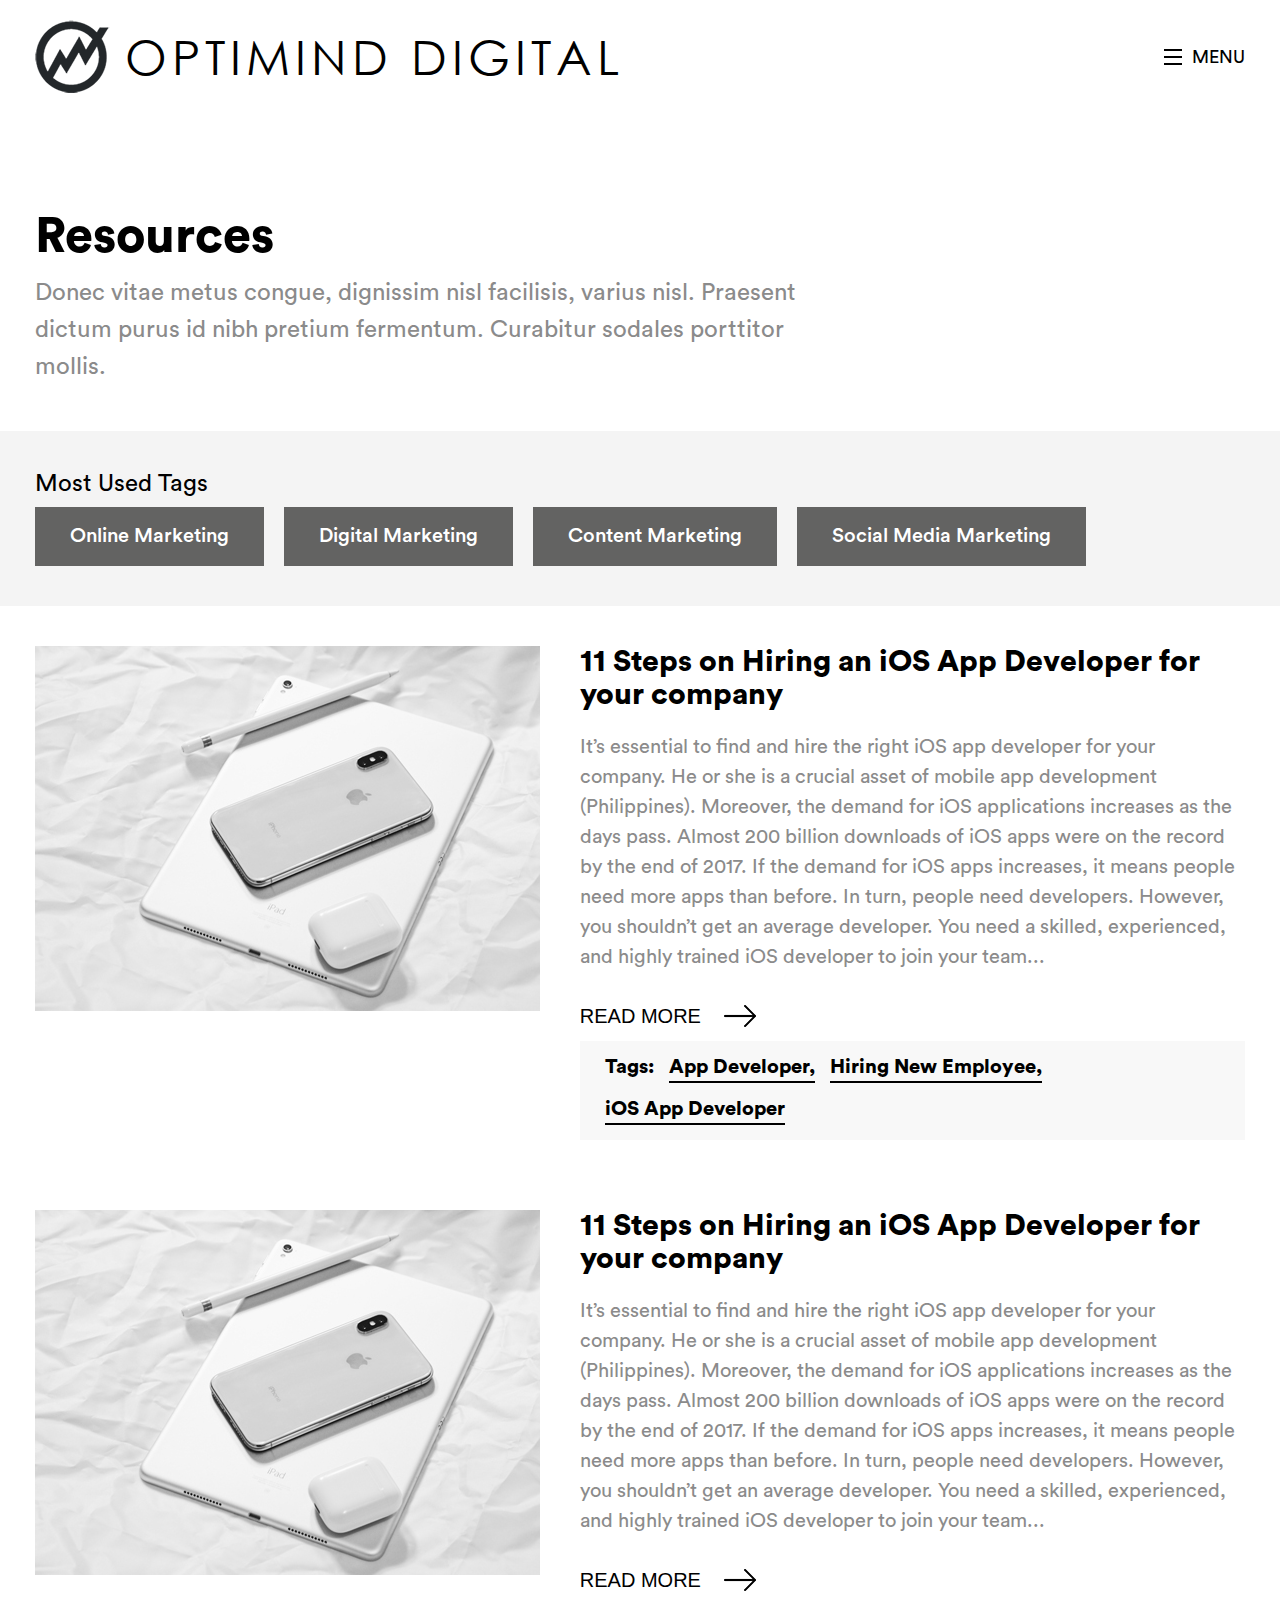
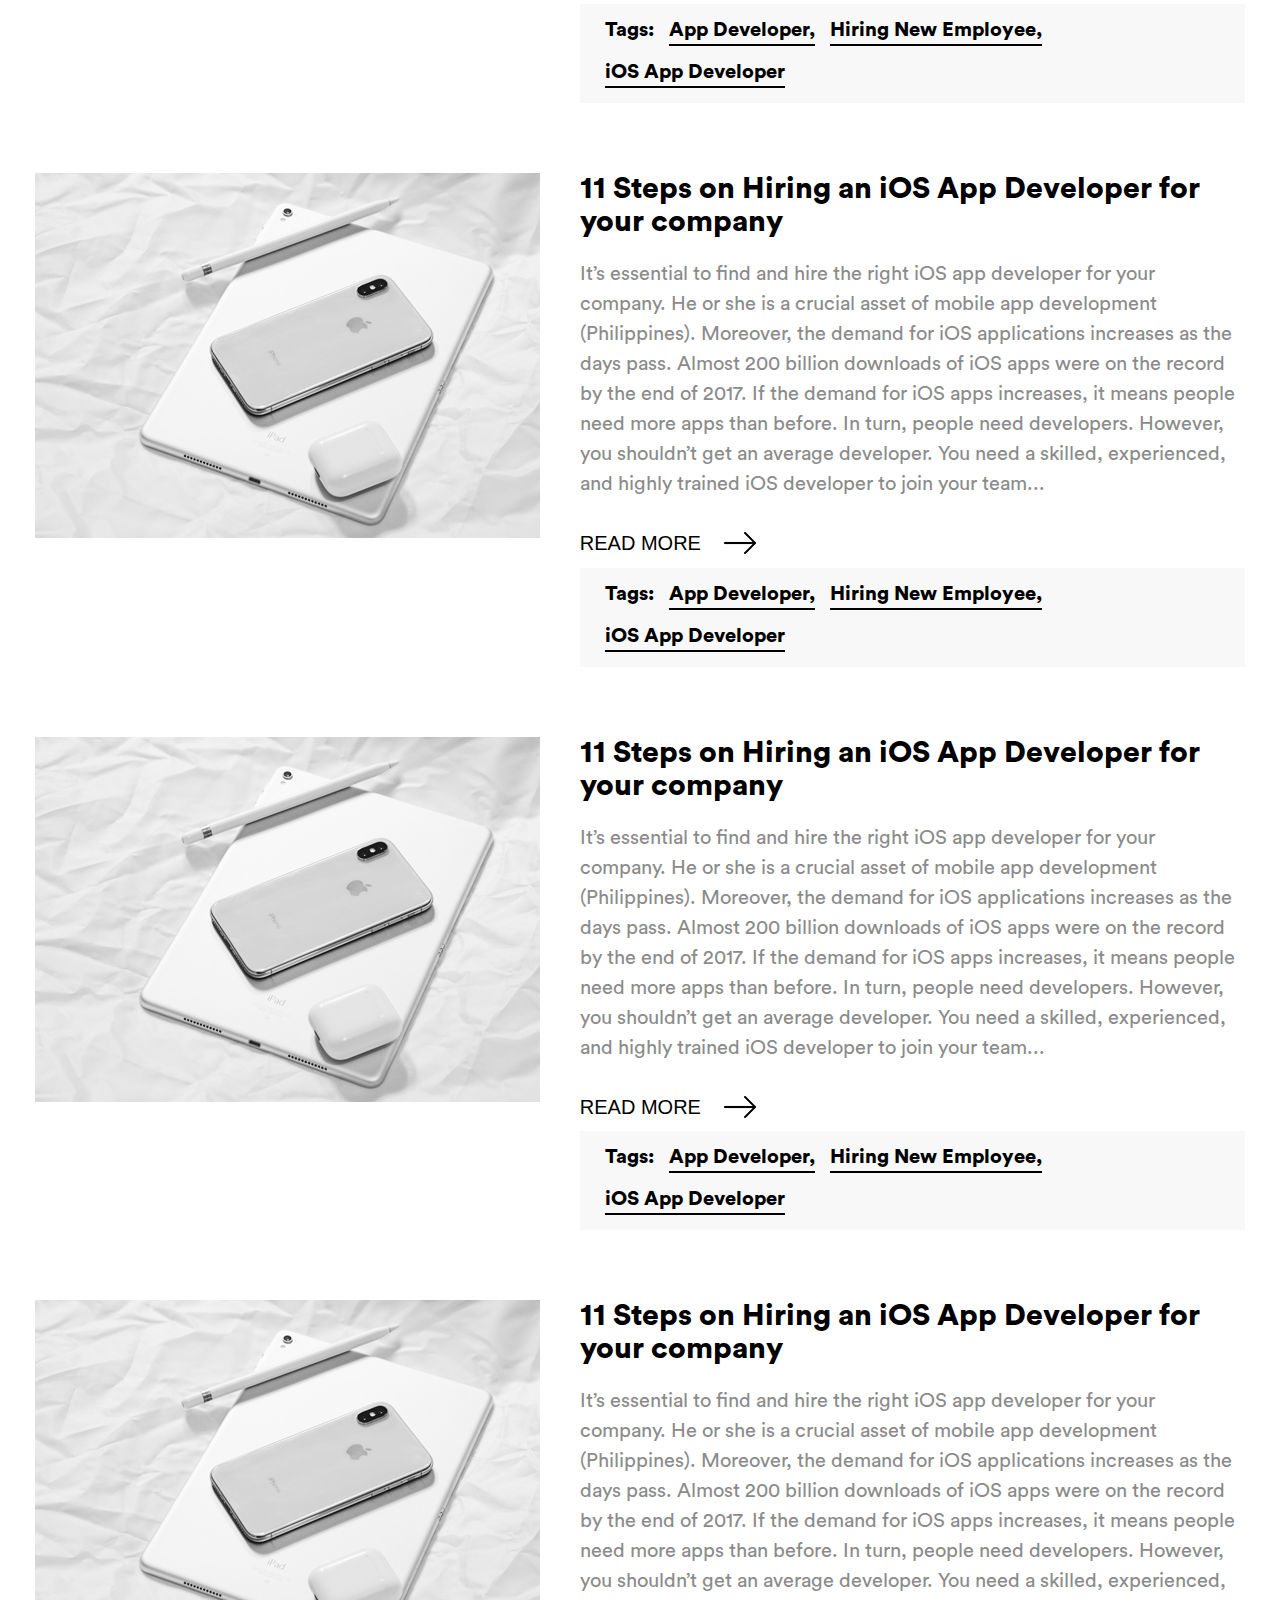
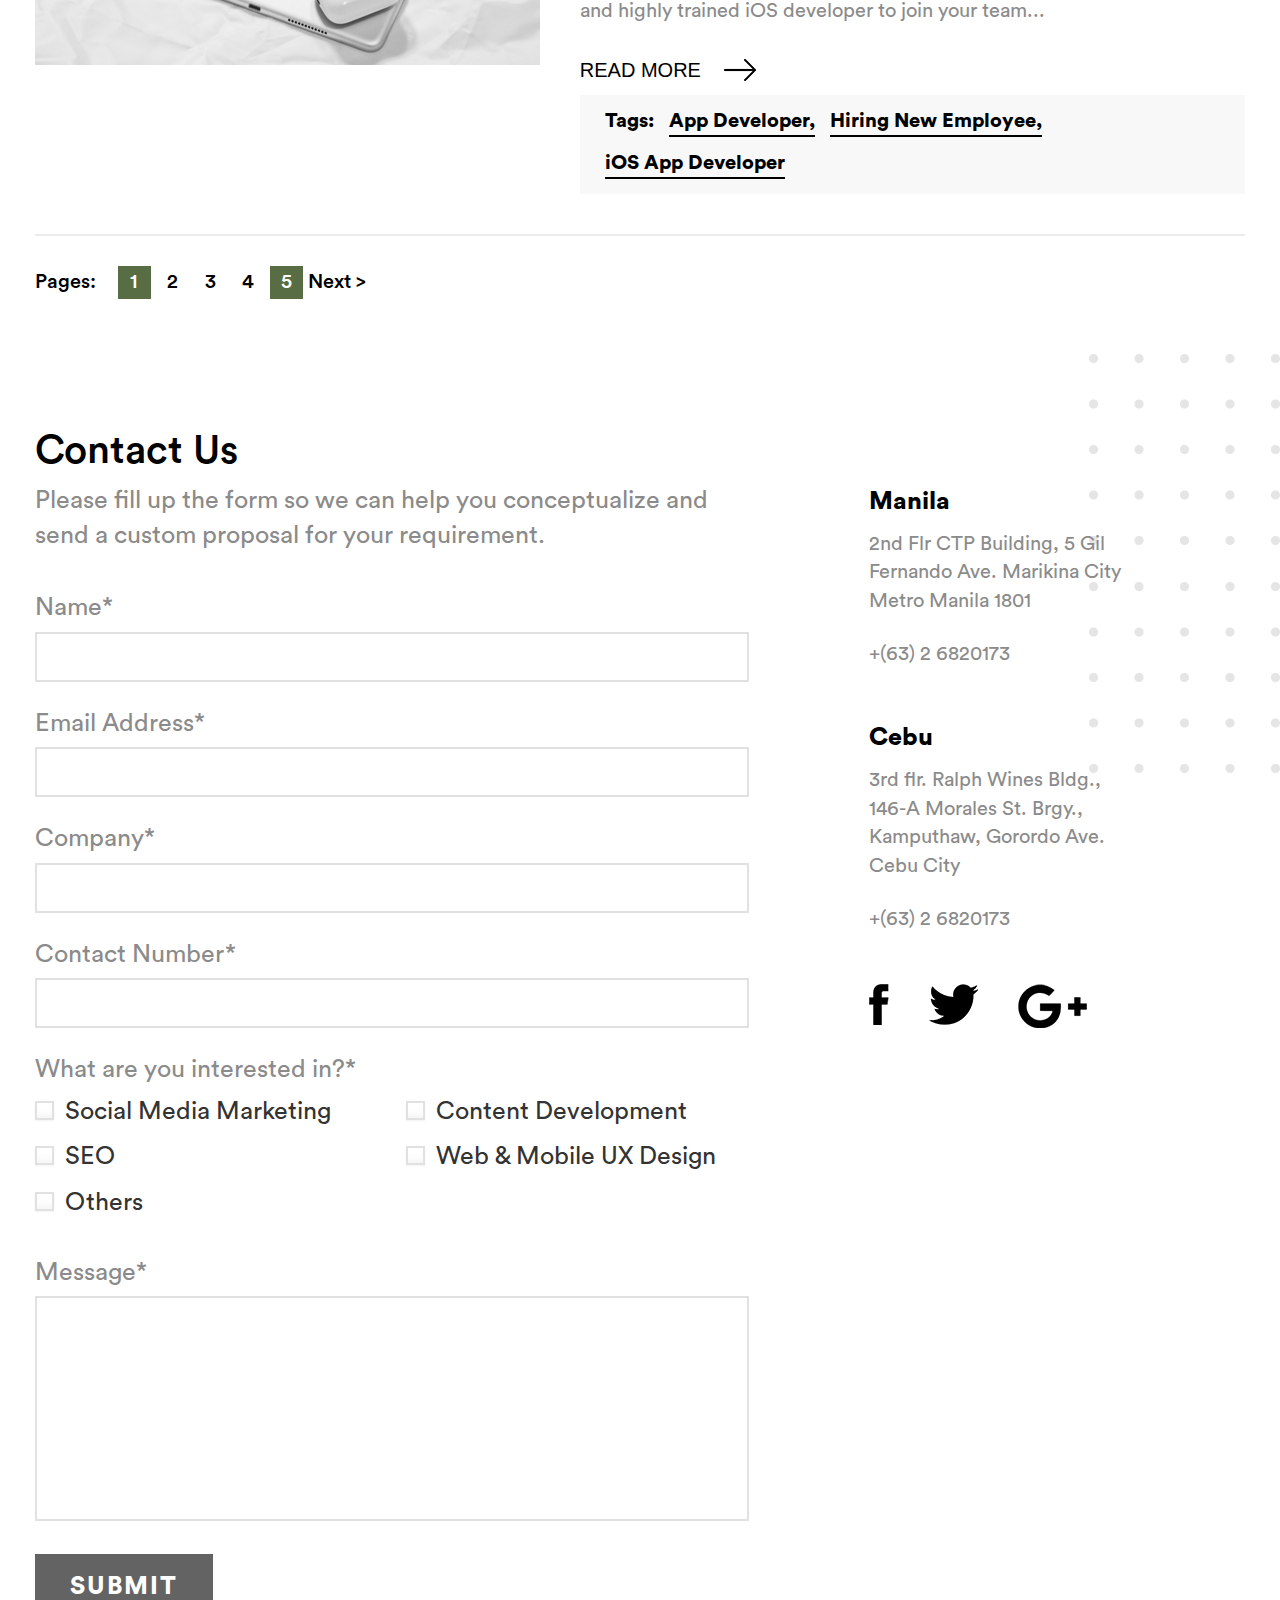
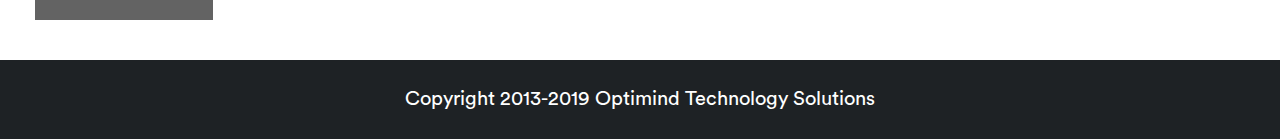
==== commit 47618328: "Fixed Checkbox" ====
--- a/blogs.html
+++ b/blogs.html
@@ -356,19 +356,34 @@
                     <h5>What are you interested in?<span>*</span></h5>
                     <ul class="pad-0 listn">
                       <li>
-                        <label><input type="checkbox">Social Media Marketing</label>
+                        <div class="ch-hldr">
+                          <input type="checkbox" id="social">
+                          <label for="social">Social Media Marketing</label>
+                        </div>
                       </li>
                       <li>
-                        <label><input type="checkbox">Content Development</label>
+                        <div class="ch-hldr">
+                          <input type="checkbox" id="content">
+                          <label for="content">Content Development</label>
+                        </div>
                       </li>
                       <li>
-                        <label><input type="checkbox">SEO</label>
+                        <div class="ch-hldr">
+                          <input type="checkbox" id="seo">
+                          <label for="seo">SEO</label>
+                        </div>
                       </li>
                       <li>
-                        <label><input type="checkbox">Web &amp; Mobile UX Design</label>
+                        <div class="ch-hldr">
+                          <input type="checkbox" id="design">
+                          <label for="design">Web &amp; Mobile UX Design</label>
+                        </div>
                       </li>
                       <li>
-                        <label><input type="checkbox">Others</label>
+                        <div class="ch-hldr">
+                          <input type="checkbox" id="others">
+                          <label for="others">Others</label>
+                        </div>
                       </li>
                     </ul>
                   </li>
--- a/css/main.css
+++ b/css/main.css
@@ -554,7 +554,7 @@
               font-family: "Circular Std Book", Arial, sans-serif;
               font-size: 25px;
               position: relative;
-              padding-left: 25px;
+              padding-left: 30px;
               font-weight: 300;
               margin-bottom: 0px; }
         footer .top .hldr article .mainlist > li textarea {
@@ -715,6 +715,46 @@
     .pagination ul li:first-child:hover a, .pagination ul li:last-child:hover a {
       color: #000; }
 
+.ch-hldr input {
+  padding: 0;
+  height: initial;
+  width: initial;
+  margin-bottom: 0;
+  display: none;
+  cursor: pointer; }
+
+.ch-hldr label {
+  position: relative;
+  cursor: pointer; }
+
+.ch-hldr label:before {
+  content: '';
+  -webkit-appearance: none;
+  background-color: transparent;
+  border: 2px solid #e1e1e1;
+  box-shadow: 0 1px 2px rgba(0, 0, 0, 0.05), inset 0px -15px 10px -12px rgba(0, 0, 0, 0.05);
+  display: inline-block;
+  vertical-align: middle;
+  cursor: pointer;
+  position: absolute;
+  left: 0;
+  margin-right: 0px;
+  top: 7px;
+  width: 19px;
+  height: 19px; }
+
+.ch-hldr input:checked + label:after {
+  content: '';
+  display: block;
+  position: absolute;
+  top: 8px;
+  left: 7px;
+  width: 6px;
+  height: 13px;
+  border: solid #000000;
+  border-width: 0 2px 2px 0;
+  transform: rotate(45deg); }
+
 @keyframes full-slide-down {
   from {
     transform: translate(0, -100%); }
